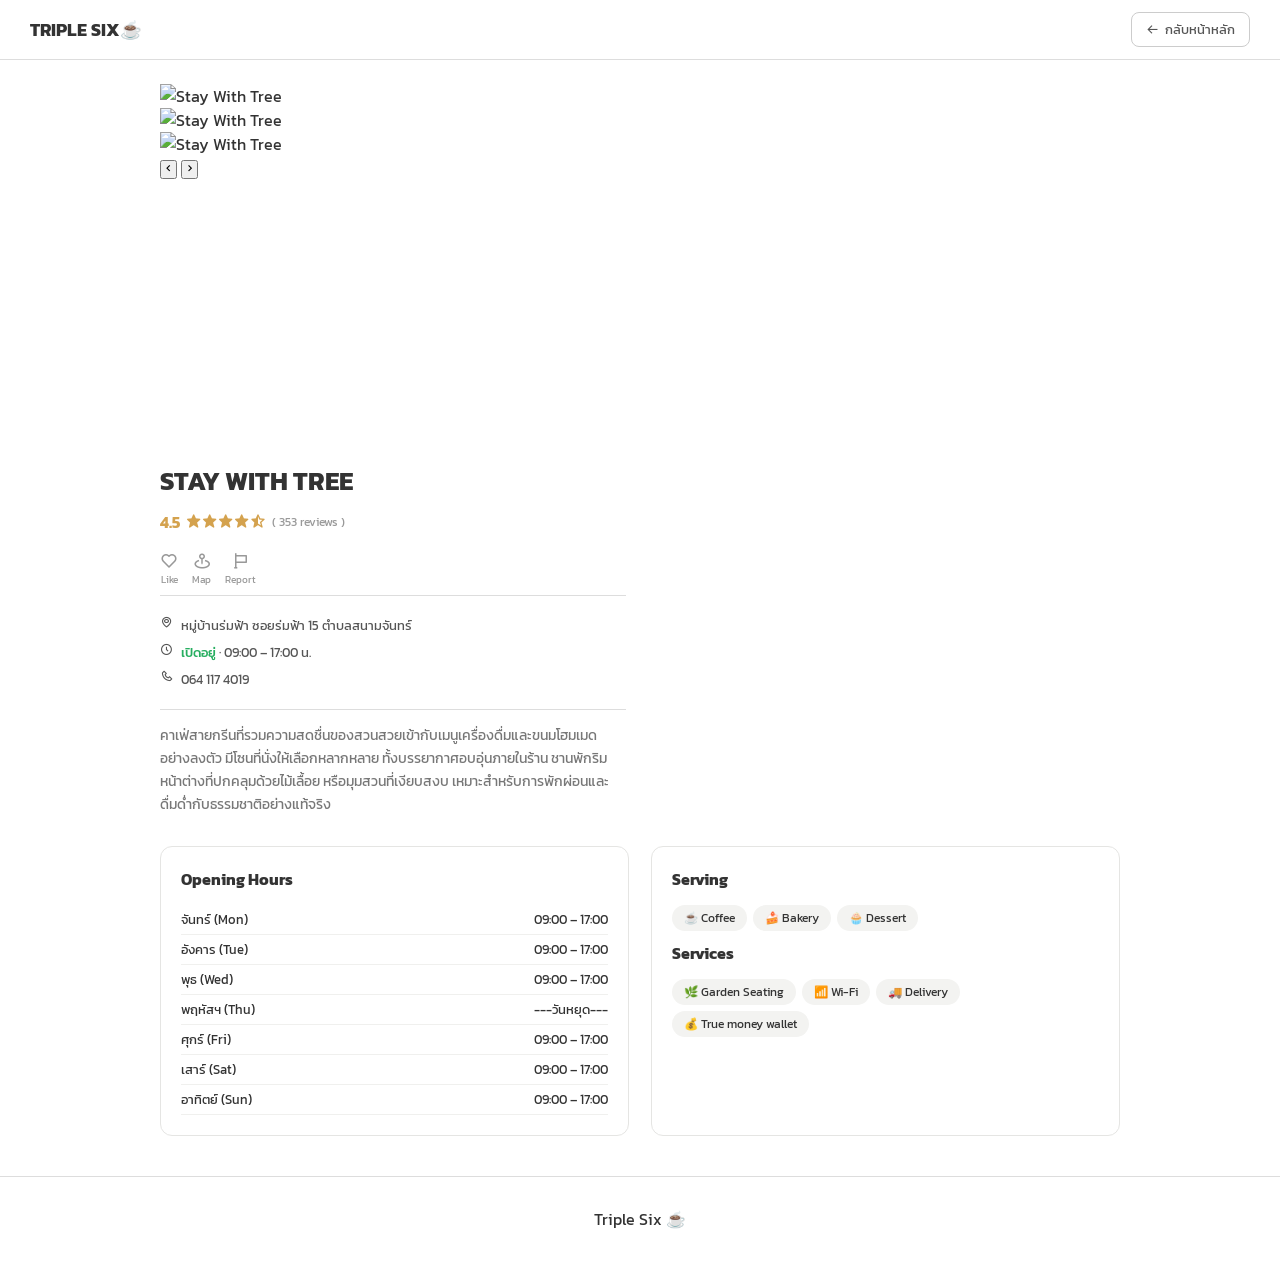
==== Stay_with_tree_page.html @ 620fddb6 "Update Stay_with_tree_page.html" ====
<!DOCTYPE html>
<html lang="en">
<head>
    <meta charset="UTF-8">
    <meta name="viewport" content="width=device-width, initial-scale=1.0">
    <link href='https://unpkg.com/boxicons@2.1.4/css/boxicons.min.css' rel='stylesheet'>
    <link rel="stylesheet" href="/css/Stay_with_tree.css">
    <link href="https://fonts.googleapis.com/css2?family=Inter:wght@400;500;600;700&family=Kanit:wght@300;400;500;600;700&display=swap" rel="stylesheet" />
    <link rel="preconnect" href="https://fonts.googleapis.com" />
    <link rel="preconnect" href="https://fonts.gstatic.com" crossorigin />
    <title>Stay with tree cafe</title>
</head>
<body>
<header class="navbar">
        <a href="index.html" class="navbar_logo">TRIPLE SIX<span>☕</span></a>
        <div class="navbar_action">
            <a href="index.html" class="botton_outline">
                <i class='bx bx-arrow-back'></i> กลับหน้าหลัก
            </a>
        </div>
    </header>

    <section class="main_container">
                <div class="carousel_wrapper">
            <div class="carousel_track">
                <div class="carousel_card">
                    <img src="https://www.tripgether.com/wp-content/uploads/2022/02/Staywithtree4-820x1024.jpg" alt="Stay With Tree">
                </div>
                <div class="carousel_card">
                    <img src="https://www.tripgether.com/wp-content/uploads/2022/02/Staywithtree10-819x1024.jpg" alt="Stay With Tree">
                </div>
                <div class="carousel_card">
                    <img src="https://www.tripgether.com/wp-content/uploads/2022/02/Staywithtree3-819x1024.jpg" alt="Stay With Tree">
                </div>
            </div>

            <button class="nav_btn prev_btn"><i class='bx bx-chevron-left'></i></button>
            <button class="nav_btn next_btn"><i class='bx bx-chevron-right'></i></button>
        </div>
        <div class="image_grid">

        </div>

        <div class="shop_info">
            <h1 class="shop_name">STAY WITH TREE</h1>
            <div class="rating_box">
                <span class="rating_score">4.5</span>
                <span class="rating_star">
                    <i class='bx bxs-star'></i><i class='bx bxs-star'></i><i class='bx bxs-star'></i><i class='bx bxs-star'></i><i class='bx bxs-star-half'></i>
                </span>
                <span class="review_count">( 353 reviews )</span>
            </div>

            <div class="action_buttons">
                <span class="action_btn" id="likeBtn">
                    <i class='bx bx-heart' id="likeIcon"></i>
                    <span>Like</span>
                </span>
                <span class="action_btn">
                    <i class='bx bx-map-pin'></i>
                    <span>Map</span>
                </span>
                <span class="action_btn">
                    <i class='bx bx-flag'></i>
                    <span>Report</span>
                </span>
            </div>

            <div class="infor_list">
                <div class="info_row"><i class='bx bx-map'></i> <span>หมู่บ้านร่มฟ้า ซอยร่มฟ้า 15 ตำบลสนามจันทร์</span></div>
                <div class="info_row"><i class='bx bx-time-five'></i> <span><span class="status_open">เปิดอยู่</span> · 09:00 – 17:00 น.</span></div>
                <div class="info_row"><i class='bx bx-phone'></i> <span>064 117 4019</span></div>
            </div>

            <p class="shop_desc">
                คาเฟ่สายกรีนที่รวมความสดชื่นของสวนสวยเข้ากับเมนูเครื่องดื่มและขนมโฮมเมดอย่างลงตัว มีโซนที่นั่งให้เลือกหลากหลาย ทั้งบรรยากาศอบอุ่นภายในร้าน ชานพักริมหน้าต่างที่ปกคลุมด้วยไม้เลื้อย หรือมุมสวนที่เงียบสงบ เหมาะสำหรับการพักผ่อนและดื่มด่ำกับธรรมชาติอย่างแท้จริง
        </div>
    </section>

    <div class="content_section">
        <div class="card_grid">
            <div class="info_card">
                <h2 class="card_title">Opening Hours</h2>
                <ul class="hours-list">
                    <li><span>จันทร์ (Mon)</span> <span>09:00 – 17:00</span></li>
                    <li><span>อังคาร (Tue)</span> <span>09:00 – 17:00</span></li>
                    <li><span>พุธ (Wed)</span> <span>09:00 – 17:00</span></li>
                    <li><span>พฤหัสฯ (Thu)</span> <span>---วันหยุด---</span></li>
                    <li><span>ศุกร์ (Fri)</span> <span>09:00 – 17:00</span></li>
                    <li><span>เสาร์ (Sat)</span> <span>09:00 – 17:00</span></li>
                    <li><span>อาทิตย์ (Sun)</span> <span>09:00 – 17:00</span></li>
                </ul>
            </div>

            <div class="info_card">
                <h2 class="card_title">Serving</h2>
                <div class="tags_box">
                    <span class="tag-item">☕ Coffee</span>
                    <span class="tag-item">🍰 Bakery</span>
                    <span class="tag-item">🧁 Dessert</span>
                </div>
                <h2 class="card_title">Services</h2>
                <div class="tags_box">
                    <span class="tag-item">🌿 Garden Seating</span>
                    <span class="tag-item">📶 Wi-Fi</span>
                    <span class="tag-item">🚚 Delivery</span>
                    <span class="tag-item">💰 True money wallet</span>
                </div>
            </div>
        </div>
    </div>

    <footer class="footer">
        <p>Triple Six ☕</p>
    </footer>

    <script>
        likeBtn.addEventListener('click', function() {
            this.classList.toggle('active');
            if (likeIcon.classList.contains('bx-heart')) {
                likeIcon.classList.replace('bx-heart', 'bxs-heart');
            } else {
                likeIcon.classList.replace('bxs-heart', 'bx-heart');
            }
        });
    </script>

</body>
</html>
---- css/Stay_with_tree.css ----
* {
    margin: 0;
    padding: 0;
    box-sizing: border-box;
}

body {
    font-family: 'Kanit', sans-serif;
    background-color: #fff;
    color: #333;
}

a {
    text-decoration: none;
    color: inherit;
}

.navbar {
    position: sticky;
    top: 0;
    display: flex;
    align-items: center;
    justify-content: space-between;
    padding: 12px 30px;
    background: #fff;
    border-bottom: 1px solid #ddd;
    z-index: 10;
}

.navbar_logo {
    font-weight: 700;
    font-size: 1.1rem;
    color: #333;
}
.botton_outline {
    display: flex;
    align-items: center;
    gap: 6px;
    padding: 7px 14px;
    font-size: 0.82rem;
    color: #555;
    background: none;
    border: 1px solid #ccc;
    border-radius: 8px;
}

.main_container {
    display: grid;
    grid-template-columns: 1fr 1fr;
    gap: 28px;
    max-width: 1000px;
    margin: 0 auto;
    padding: 24px 20px 30px;
}

.image_grid {
    display: grid;
    grid-template-columns: 2fr 1fr;
    grid-template-rows: 1fr 1fr;
    gap: 8px;
    border-radius: 12px;
    overflow: hidden;
    aspect-ratio: 4 / 3;
}

.image_box img {
    width: 100%;
    height: 100%;
    object-fit: cover;
}

.image_box:first-child { grid-row: span 2; }

.shop_info { display: flex; flex-direction: column; gap: 10px; }
.shop_name { font-size: 1.6rem; font-weight: 700; }

.rating_box { display: flex; align-items: center; gap: 6px; }
.rating_score { font-weight: 700; color: #d4a24e; }
.rating_star { color: #d4a24e; }
.review_count { font-size: 0.78rem; color: #999; }

.action_buttons {
     display: flex;
    gap: 14px;
    padding: 8px 0;
    border-bottom: 1px solid #ddd;
}

.action_btn {
    display: flex;
    flex-direction: column;
    align-items: center;
    gap: 2px;
    font-size: 0.65rem;
    color: #999;
    cursor: pointer;
    transition: all 0.2s ease;
    user-select: none;
}

.action_btn i { 
    font-size: 1.15rem; 
}

.action_btn.active {
    color: #e74c3c;
    transform: scale(1.1);
}
.action_btn.active i {
    color: #e74c3c;
}
.action_btn.active, 
.action_btn.active i, 
.action_btn.active span {
    color: #ff4757 !important;
}
.action_btn i {
    transition: transform 0.2s ease;
}
.action_btn.active i {
    transform: scale(1.2);
}

.infor_list { display: flex; flex-direction: column; gap: 8px; margin-top: 10px; }
.info_row { display: flex; gap: 8px; font-size: 0.82rem; color: #555; }
.status_open { color: #27ae60; font-weight: 500; }

.shop_desc {
    font-size: 0.85rem;
    color: #777;
    line-height: 1.7;
    border-top: 1px solid #ddd;
    padding-top: 14px;
    margin-top: 10px;
}

.content_section { max-width: 1000px; margin: 0 auto; padding: 0 20px 40px; }
.card_grid { display: grid; grid-template-columns: 1fr 1fr; gap: 22px; }
.info_card { border: 1px solid #e5e5e3; border-radius: 12px; padding: 20px; }
.card_title { font-size: 1rem; margin-bottom: 14px; }

.hours-list { list-style: none; }
.hours-list li { 
    display: flex; 
    justify-content: space-between; 
    padding: 5px 0; 
    font-size: 0.82rem; 
    border-bottom: 1px solid #f0f0ee; 
}

.tags_box { display: flex; flex-wrap: wrap; gap: 6px; margin-bottom: 10px; }
.tag-item { 
    font-size: 0.72rem; 
    padding: 4px 12px; 
    background: #f3f3f1; 
    border-radius: 14px; 
}

.footer { text-align: center; padding: 30px; border-top: 1px solid #ddd; }

@media (max-width: 900px) {
    .main_container { grid-template-columns: 1fr; }
    .card_grid { grid-template-columns: 1fr; }
}
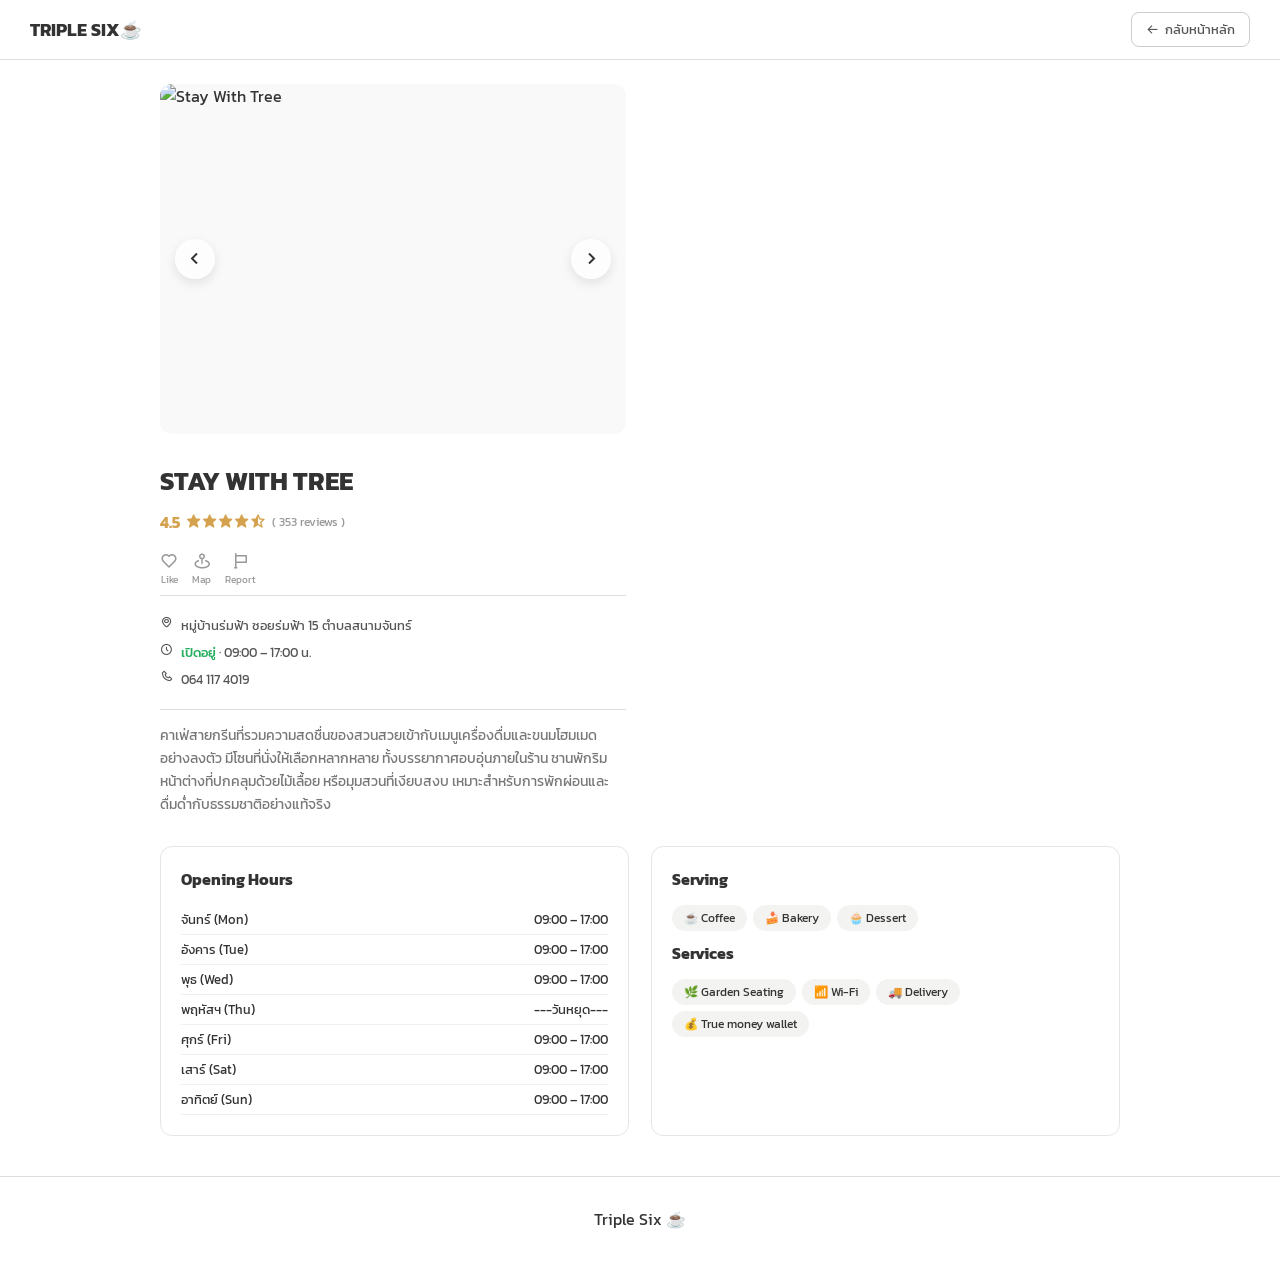
==== commit b3f2b8fd: "Update Stay_with_tree_page.html" ====
--- a/Stay_with_tree_page.html
+++ b/Stay_with_tree_page.html
@@ -121,6 +121,38 @@
                 likeIcon.classList.replace('bx-heart', 'bxs-heart');
             } else {
                 likeIcon.classList.replace('bxs-heart', 'bx-heart');
+
+                const track = document.querySelector('.carousel_track');
+const cards = Array.from(track.children);
+const nextButton = document.querySelector('.next_btn');
+const prevButton = document.querySelector('.prev_btn');
+
+let currentIndex = 0;
+
+function updateCarousel() {
+    const cardWidth = cards[0].getBoundingClientRect().width;
+    // เลื่อน track ตาม index ของรูปภาพ
+    track.style.transform = `translateX(-${currentIndex * cardWidth}px)`;
+}
+
+nextButton.addEventListener('click', () => {
+    currentIndex++;
+    if (currentIndex >= cards.length) {
+        currentIndex = 0; // วนกลับไปรูปแรก
+    }
+    updateCarousel();
+});
+
+prevButton.addEventListener('click', () => {
+    currentIndex--;
+    if (currentIndex < 0) {
+        currentIndex = cards.length - 1; // ไปรูปสุดท้าย
+    }
+    updateCarousel();
+});
+
+// ปรับขนาดอัตโนมัติเมื่อมีการย่อ/ขยายหน้าจอ
+window.addEventListener('resize', updateCarousel);
             }
         });
     </script>
--- a/css/Stay_with_tree.css
+++ b/css/Stay_with_tree.css
@@ -1,4 +1,3 @@
-
 * {
     margin: 0;
     padding: 0;
@@ -53,17 +52,105 @@
     margin: 0 auto;
     padding: 24px 20px 30px;
 }
-
-.image_grid {
-    display: grid;
-    grid-template-columns: 2fr 1fr;
-    grid-template-rows: 1fr 1fr;
-    gap: 8px;
+/*เอา image grid ออก*/
+.carousel_wrapper {
+    position: relative;
+    width: 100%;
+    /* กำหนดสัดส่วนภาพให้เหมือนเดิม (4:3) หรือปรับตามใจชอบ */
+    aspect-ratio: 4 / 3; 
     border-radius: 12px;
     overflow: hidden;
-    aspect-ratio: 4 / 3;
-}
-
+    background-color: #f9f9f9;
+}
+
+/* แถวที่เก็บ Card ภาพ */
+.carousel_track {
+    display: flex;
+    height: 100%;
+    width: 100%;
+    transition: transform 0.6s cubic-bezier(0.25, 1, 0.5, 1);
+}
+
+/* แต่ละหน้าของสไลด์ */
+.carousel_card {
+    min-width: 100%; /* บังคับให้ 1 card เต็มพื้นที่ wrapper */
+    height: 100%;
+}
+
+.carousel_card img {
+    width: 100%;
+    height: 100%;
+    object-fit: cover; /* สำคัญ: ทำให้ภาพขยายเต็มโดยไม่แตกหรือบิดเบี้ยว */
+    display: block;
+}
+
+/* ปุ่มกดควบคุม (Nav Buttons) */
+.nav_btn {
+    position: absolute;
+    top: 50%;
+    transform: translateY(-50%);
+    background: rgba(255, 255, 255, 0.7);
+    backdrop-filter: blur(4px); /* สไตล์กระจกฝ้ามินิมอล */
+    border: none;
+    width: 40px;
+    height: 40px;
+    border-radius: 50%;
+    display: flex;
+    align-items: center;
+    justify-content: center;
+    cursor: pointer;
+    z-index: 5;
+    color: #333;
+    font-size: 1.5rem;
+    transition: all 0.3s ease;
+    box-shadow: 0 4px 12px rgba(0,0,0,0.1);
+}
+
+.nav_btn:hover {
+    background: #fff;
+    transform: translateY(-50%) scale(1.1);
+}
+
+.prev_btn { left: 15px; }
+.next_btn { right: 15px; }
+
+.carousel_dots {
+    position: absolute;
+    bottom: 15px;
+    left: 50%;
+    transform: translateX(-50%);
+    display: flex;
+    gap: 8px;
+    z-index: 5;
+}
+
+.dot {
+    width: 8px;
+    height: 8px;
+    background: rgba(255, 255, 255, 0.5);
+    border-radius: 50%;
+    cursor: pointer;
+    transition: 0.3s;
+}
+
+.dot.active {
+    background: #fff;
+    width: 20px; /* ยืดออกให้ดู Modern */
+    border-radius: 10px;
+}
+
+/* ปรับปรุง Responsive สำหรับมือถือ */
+@media (max-width: 600px) {
+    .carousel_wrapper {
+        aspect-ratio: 1 / 1; /* มือถือใช้ภาพสี่เหลี่ยมจตุรัสจะดูเต็มตากว่า */
+    }
+    .nav_btn {
+        width: 35px;
+        height: 35px;
+        font-size: 1.2rem;
+    }
+}
+/*จบตรงนี้*/
 .image_box img {
     width: 100%;
     height: 100%;
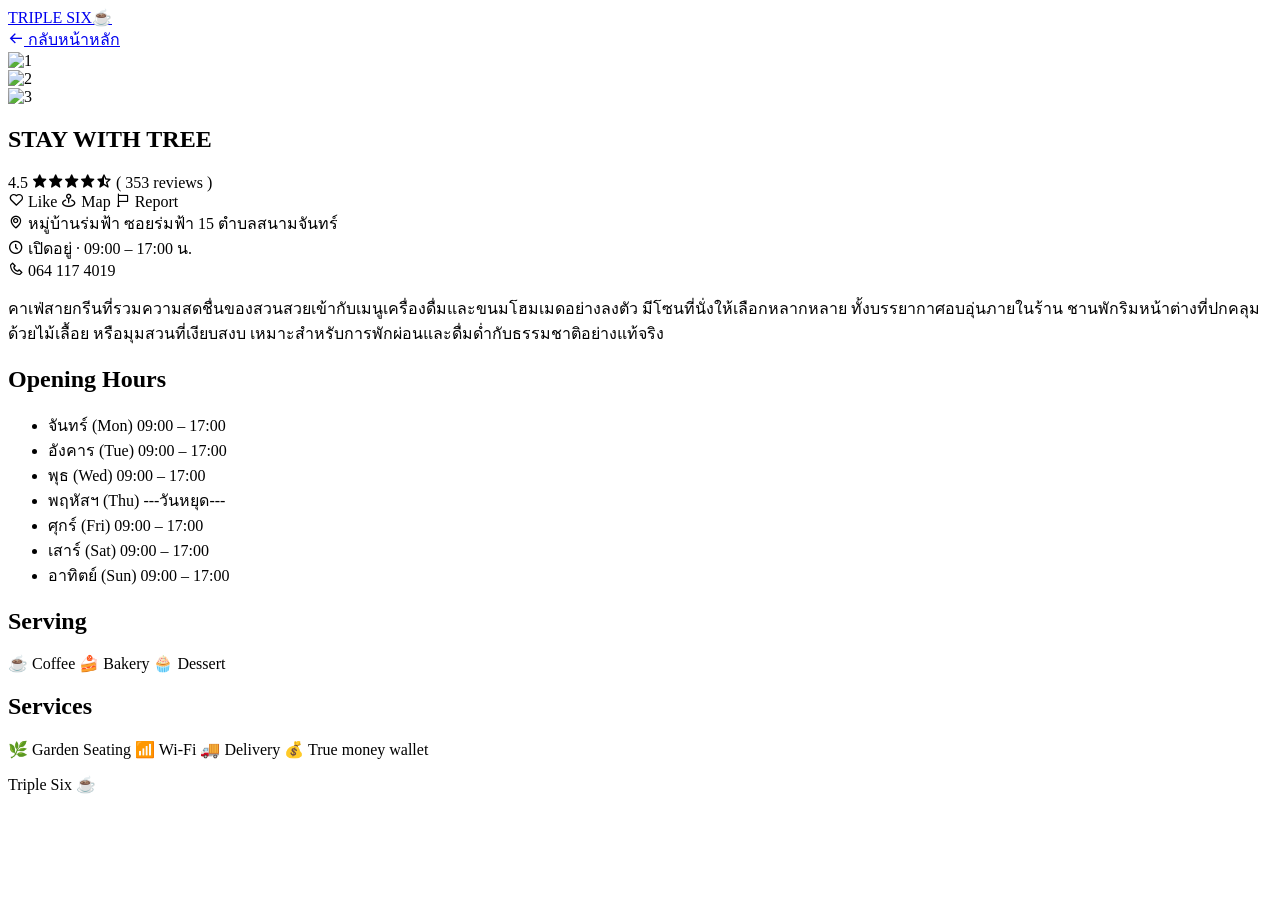
==== commit 606e1f44: "Update Stay_with_tree_page.html" ====
--- a/Stay_with_tree_page.html
+++ b/Stay_with_tree_page.html
@@ -4,41 +4,27 @@
     <meta charset="UTF-8">
     <meta name="viewport" content="width=device-width, initial-scale=1.0">
     <link href='https://unpkg.com/boxicons@2.1.4/css/boxicons.min.css' rel='stylesheet'>
-    <link rel="stylesheet" href="/css/Stay_with_tree.css">
+    <link rel="stylesheet" href="/tttt/css/StayWithTree.css">
     <link href="https://fonts.googleapis.com/css2?family=Inter:wght@400;500;600;700&family=Kanit:wght@300;400;500;600;700&display=swap" rel="stylesheet" />
     <link rel="preconnect" href="https://fonts.googleapis.com" />
     <link rel="preconnect" href="https://fonts.gstatic.com" crossorigin />
-    <title>Stay with tree cafe</title>
+    <title>Capediuim page</title>
 </head>
 <body>
 <header class="navbar">
-        <a href="index.html" class="navbar_logo">TRIPLE SIX<span>☕</span></a>
+        <a href="#" class="navbar_logo">TRIPLE SIX<span>☕</span></a>
         <div class="navbar_action">
-            <a href="index.html" class="botton_outline">
+            <a href="#" class="botton_outline">
                 <i class='bx bx-arrow-back'></i> กลับหน้าหลัก
             </a>
         </div>
     </header>
 
     <section class="main_container">
-                <div class="carousel_wrapper">
-            <div class="carousel_track">
-                <div class="carousel_card">
-                    <img src="https://www.tripgether.com/wp-content/uploads/2022/02/Staywithtree4-820x1024.jpg" alt="Stay With Tree">
-                </div>
-                <div class="carousel_card">
-                    <img src="https://www.tripgether.com/wp-content/uploads/2022/02/Staywithtree10-819x1024.jpg" alt="Stay With Tree">
-                </div>
-                <div class="carousel_card">
-                    <img src="https://www.tripgether.com/wp-content/uploads/2022/02/Staywithtree3-819x1024.jpg" alt="Stay With Tree">
-                </div>
-            </div>
-
-            <button class="nav_btn prev_btn"><i class='bx bx-chevron-left'></i></button>
-            <button class="nav_btn next_btn"><i class='bx bx-chevron-right'></i></button>
-        </div>
         <div class="image_grid">
-
+            <div class="image_box"><img src="https://www.tripgether.com/wp-content/uploads/2022/02/Staywithtree4-820x1024.jpg" alt="1"></div>
+            <div class="image_box"><img src="https://www.tripgether.com/wp-content/uploads/2022/02/Staywithtree10-819x1024.jpg" alt="2"></div>
+            <div class="image_box"><img src="https://www.tripgether.com/wp-content/uploads/2022/02/Staywithtree3-819x1024.jpg" alt="3"></div>
         </div>
 
         <div class="shop_info">
@@ -115,46 +101,47 @@
     </footer>
 
     <script>
-        likeBtn.addEventListener('click', function() {
-            this.classList.toggle('active');
-            if (likeIcon.classList.contains('bx-heart')) {
-                likeIcon.classList.replace('bx-heart', 'bxs-heart');
-            } else {
-                likeIcon.classList.replace('bxs-heart', 'bx-heart');
+    const likeBtn = document.getElementById('likeBtn');
+    const likeIcon = document.getElementById('likeIcon');
+    
+    likeBtn.addEventListener('click', function() {
+        this.classList.toggle('active');
+        if (likeIcon.classList.contains('bx-heart')) {
+            likeIcon.classList.replace('bx-heart', 'bxs-heart');
+        } else {
+            likeIcon.classList.replace('bxs-heart', 'bx-heart');
+        }
+    });
 
-                const track = document.querySelector('.carousel_track');
-const cards = Array.from(track.children);
-const nextButton = document.querySelector('.next_btn');
-const prevButton = document.querySelector('.prev_btn');
+    const track = document.querySelector('.carousel_track');
+    const cards = Array.from(track.children);
+    const nextButton = document.querySelector('.next_btn');
+    const prevButton = document.querySelector('.prev_btn');
+    
+    let currentIndex = 0;
 
-let currentIndex = 0;
+    function updateSlide() {
+        const slideWidth = cards[0].getBoundingClientRect().width;
+        track.style.transform = `translateX(-${currentIndex * slideWidth}px)`;
+    }
 
-function updateCarousel() {
-    const cardWidth = cards[0].getBoundingClientRect().width;
-    // เลื่อน track ตาม index ของรูปภาพ
-    track.style.transform = `translateX(-${currentIndex * cardWidth}px)`;
-}
+    nextButton.addEventListener('click', () => {
+        currentIndex++;
+        if (currentIndex >= cards.length) {
+            currentIndex = 0; 
+        }
+        updateSlide();
+    });
 
-nextButton.addEventListener('click', () => {
-    currentIndex++;
-    if (currentIndex >= cards.length) {
-        currentIndex = 0; // วนกลับไปรูปแรก
-    }
-    updateCarousel();
-});
+    prevButton.addEventListener('click', () => {
+        currentIndex--;
+        if (currentIndex < 0) {
+            currentIndex = cards.length - 1;
+        }
+        updateSlide();
+    });
 
-prevButton.addEventListener('click', () => {
-    currentIndex--;
-    if (currentIndex < 0) {
-        currentIndex = cards.length - 1; // ไปรูปสุดท้าย
-    }
-    updateCarousel();
-});
-
-// ปรับขนาดอัตโนมัติเมื่อมีการย่อ/ขยายหน้าจอ
-window.addEventListener('resize', updateCarousel);
-            }
-        });
+    window.addEventListener('resize', updateSlide);
     </script>
 
 </body>
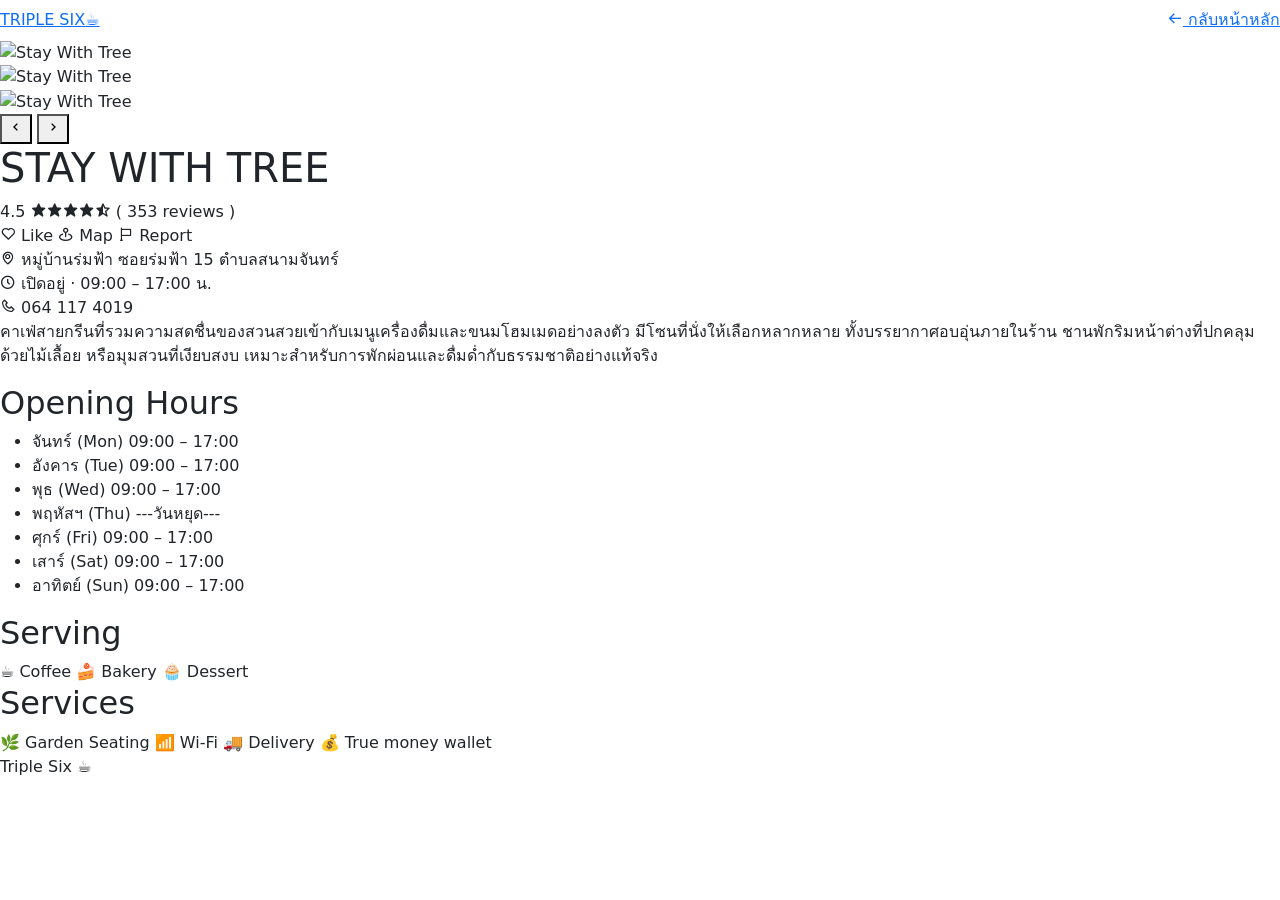
==== commit 0477a47d: "Update Stay_with_tree_page.html" ====
--- a/Stay_with_tree_page.html
+++ b/Stay_with_tree_page.html
@@ -1,30 +1,46 @@
+
 <!DOCTYPE html>
 <html lang="en">
 <head>
     <meta charset="UTF-8">
     <meta name="viewport" content="width=device-width, initial-scale=1.0">
     <link href='https://unpkg.com/boxicons@2.1.4/css/boxicons.min.css' rel='stylesheet'>
-    <link rel="stylesheet" href="/tttt/css/StayWithTree.css">
+    <link rel="stylesheet" href="/tttt/css/Stay_with_tree.css">
+    <link href="https://cdn.jsdelivr.net/npm/bootstrap@5.3.0/dist/css/bootstrap.min.css" rel="stylesheet">
     <link href="https://fonts.googleapis.com/css2?family=Inter:wght@400;500;600;700&family=Kanit:wght@300;400;500;600;700&display=swap" rel="stylesheet" />
     <link rel="preconnect" href="https://fonts.googleapis.com" />
     <link rel="preconnect" href="https://fonts.gstatic.com" crossorigin />
-    <title>Capediuim page</title>
+    <title>Stay with tree cafe</title>
 </head>
 <body>
 <header class="navbar">
-        <a href="#" class="navbar_logo">TRIPLE SIX<span>☕</span></a>
+        <a href="index.html" class="navbar_logo">TRIPLE SIX<span>☕</span></a>
         <div class="navbar_action">
-            <a href="#" class="botton_outline">
+            <a href="index.html" class="botton_outline">
                 <i class='bx bx-arrow-back'></i> กลับหน้าหลัก
             </a>
         </div>
     </header>
 
     <section class="main_container">
+                <div class="carousel_wrapper">
+            <div class="carousel_track">
+                <div class="carousel_card">
+                    <img src="https://www.tripgether.com/wp-content/uploads/2022/02/Staywithtree4-820x1024.jpg" alt="Stay With Tree">
+                </div>
+                <div class="carousel_card">
+                    <img src="https://www.tripgether.com/wp-content/uploads/2022/02/Staywithtree10-819x1024.jpg" alt="Stay With Tree">
+                </div>
+                <div class="carousel_card">
+                    <img src="https://www.tripgether.com/wp-content/uploads/2022/02/Staywithtree3-819x1024.jpg" alt="Stay With Tree">
+                </div>
+            </div>
+
+            <button class="nav_btn prev_btn"><i class='bx bx-chevron-left'></i></button>
+            <button class="nav_btn next_btn"><i class='bx bx-chevron-right'></i></button>
+        </div>
         <div class="image_grid">
-            <div class="image_box"><img src="https://www.tripgether.com/wp-content/uploads/2022/02/Staywithtree4-820x1024.jpg" alt="1"></div>
-            <div class="image_box"><img src="https://www.tripgether.com/wp-content/uploads/2022/02/Staywithtree10-819x1024.jpg" alt="2"></div>
-            <div class="image_box"><img src="https://www.tripgether.com/wp-content/uploads/2022/02/Staywithtree3-819x1024.jpg" alt="3"></div>
+
         </div>
 
         <div class="shop_info">
@@ -101,6 +117,7 @@
     </footer>
 
     <script>
+    // --- ส่วนของ Like Button (เดิมของคุณ) ---
     const likeBtn = document.getElementById('likeBtn');
     const likeIcon = document.getElementById('likeIcon');
     
@@ -113,6 +130,7 @@
         }
     });
 
+    // --- ส่วนของ Carousel (ที่ต้องเพิ่ม) ---
     const track = document.querySelector('.carousel_track');
     const cards = Array.from(track.children);
     const nextButton = document.querySelector('.next_btn');
@@ -120,29 +138,71 @@
     
     let currentIndex = 0;
 
+    // ฟังก์ชันสั่งเลื่อน
     function updateSlide() {
         const slideWidth = cards[0].getBoundingClientRect().width;
         track.style.transform = `translateX(-${currentIndex * slideWidth}px)`;
     }
 
+    // ปุ่มถัดไป
     nextButton.addEventListener('click', () => {
         currentIndex++;
         if (currentIndex >= cards.length) {
-            currentIndex = 0; 
+            currentIndex = 0; // วนกลับไปรูปแรก
         }
         updateSlide();
     });
 
+    // ปุ่มย้อนกลับ
     prevButton.addEventListener('click', () => {
         currentIndex--;
         if (currentIndex < 0) {
-            currentIndex = cards.length - 1;
+            currentIndex = cards.length - 1; // ไปรูปรองสุดท้าย
         }
         updateSlide();
     });
 
+    // ป้องกันการเพี้ยนเมื่อย่อหน้าจอ (Resize)
     window.addEventListener('resize', updateSlide);
     </script>
 
+<!-- Code injected by live-server -->
+<script>
+	// <![CDATA[  <-- For SVG support
+	if ('WebSocket' in window) {
+		(function () {
+			function refreshCSS() {
+				var sheets = [].slice.call(document.getElementsByTagName("link"));
+				var head = document.getElementsByTagName("head")[0];
+				for (var i = 0; i < sheets.length; ++i) {
+					var elem = sheets[i];
+					var parent = elem.parentElement || head;
+					parent.removeChild(elem);
+					var rel = elem.rel;
+					if (elem.href && typeof rel != "string" || rel.length == 0 || rel.toLowerCase() == "stylesheet") {
+						var url = elem.href.replace(/(&|\?)_cacheOverride=\d+/, '');
+						elem.href = url + (url.indexOf('?') >= 0 ? '&' : '?') + '_cacheOverride=' + (new Date().valueOf());
+					}
+					parent.appendChild(elem);
+				}
+			}
+			var protocol = window.location.protocol === 'http:' ? 'ws://' : 'wss://';
+			var address = protocol + window.location.host + window.location.pathname + '/ws';
+			var socket = new WebSocket(address);
+			socket.onmessage = function (msg) {
+				if (msg.data == 'reload') window.location.reload();
+				else if (msg.data == 'refreshcss') refreshCSS();
+			};
+			if (sessionStorage && !sessionStorage.getItem('IsThisFirstTime_Log_From_LiveServer')) {
+				console.log('Live reload enabled.');
+				sessionStorage.setItem('IsThisFirstTime_Log_From_LiveServer', true);
+			}
+		})();
+	}
+	else {
+		console.error('Upgrade your browser. This Browser is NOT supported WebSocket for Live-Reloading.');
+	}
+	// ]]>
+</script>
 </body>
 </html>
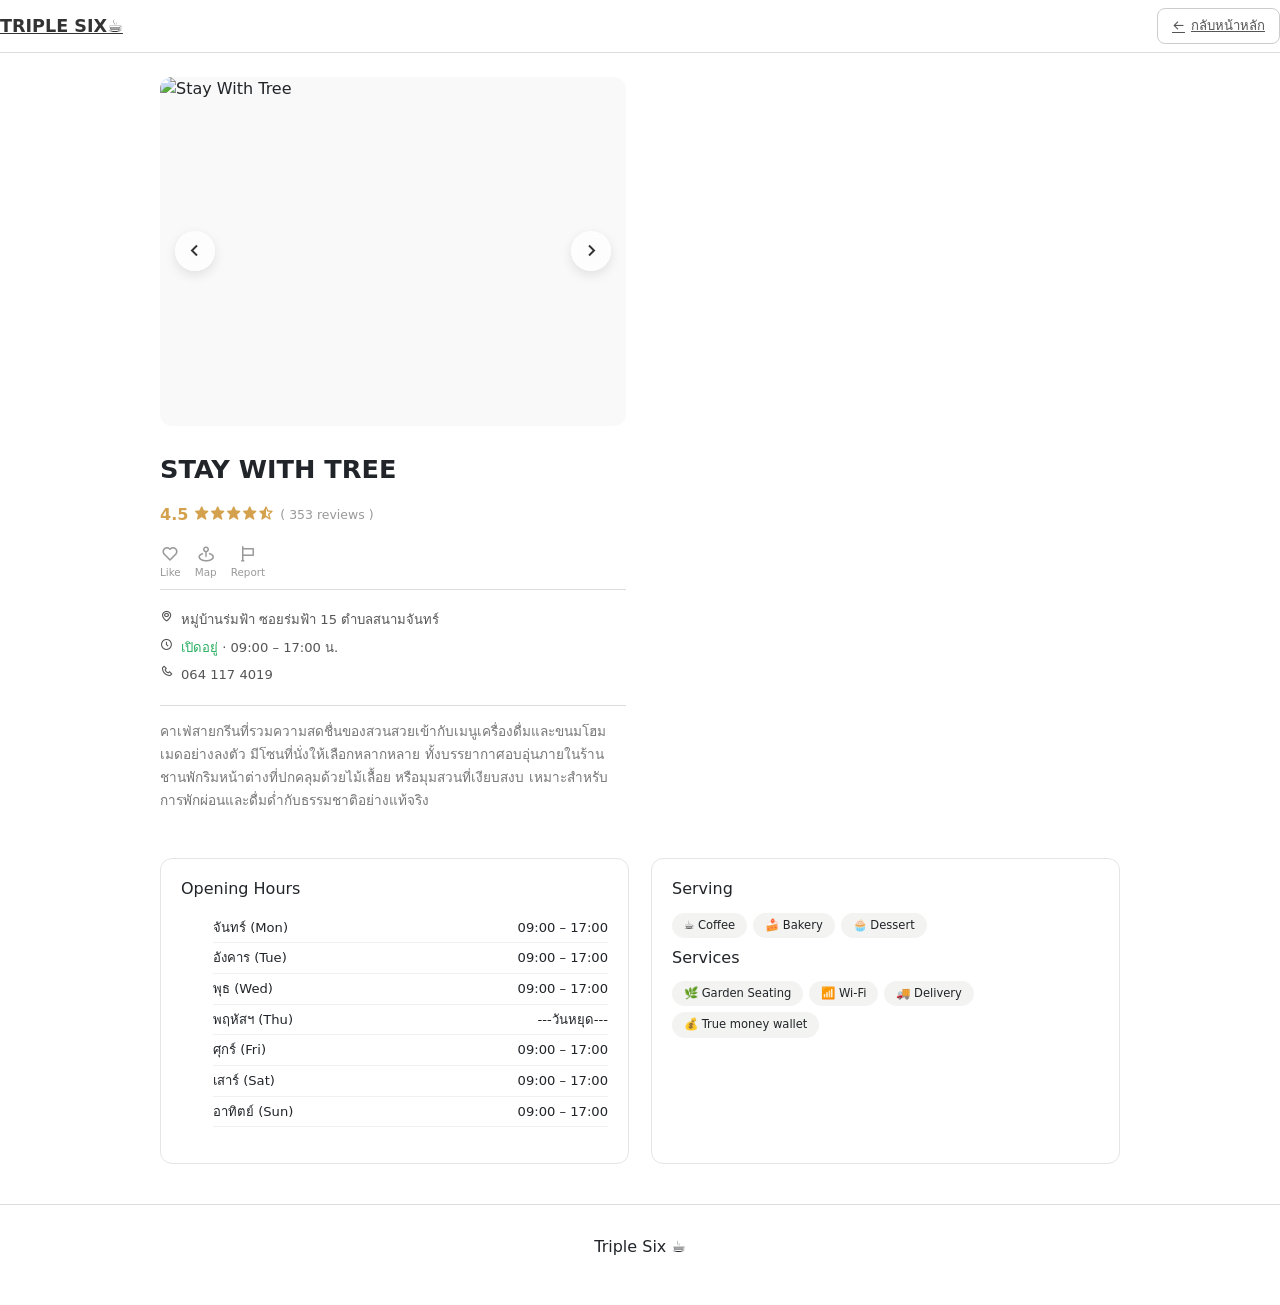
==== commit 2260032b: "Update Stay_with_tree_page.html" ====
--- a/Stay_with_tree_page.html
+++ b/Stay_with_tree_page.html
@@ -5,7 +5,7 @@
     <meta charset="UTF-8">
     <meta name="viewport" content="width=device-width, initial-scale=1.0">
     <link href='https://unpkg.com/boxicons@2.1.4/css/boxicons.min.css' rel='stylesheet'>
-    <link rel="stylesheet" href="/tttt/css/Stay_with_tree.css">
+    <link rel="stylesheet" href="css/Stay_with_tree.css">
     <link href="https://cdn.jsdelivr.net/npm/bootstrap@5.3.0/dist/css/bootstrap.min.css" rel="stylesheet">
     <link href="https://fonts.googleapis.com/css2?family=Inter:wght@400;500;600;700&family=Kanit:wght@300;400;500;600;700&display=swap" rel="stylesheet" />
     <link rel="preconnect" href="https://fonts.googleapis.com" />
--- a/css/Stay_with_tree.css
+++ b/css/Stay_with_tree.css
@@ -0,0 +1,252 @@
+* {
+    margin: 0;
+    padding: 0;
+    box-sizing: border-box;
+}
+
+body {
+    font-family: 'Kanit', sans-serif;
+    background-color: #fff;
+    color: #333;
+}
+
+a {
+    text-decoration: none;
+    color: inherit;
+}
+
+.navbar {
+    position: sticky;
+    top: 0;
+    display: flex;
+    align-items: center;
+    justify-content: space-between;
+    padding: 12px 30px;
+    background: #fff;
+    border-bottom: 1px solid #ddd;
+    z-index: 10;
+}
+
+.navbar_logo {
+    font-weight: 700;
+    font-size: 1.1rem;
+    color: #333;
+}
+.botton_outline {
+    display: flex;
+    align-items: center;
+    gap: 6px;
+    padding: 7px 14px;
+    font-size: 0.82rem;
+    color: #555;
+    background: none;
+    border: 1px solid #ccc;
+    border-radius: 8px;
+}
+
+.main_container {
+    display: grid;
+    grid-template-columns: 1fr 1fr;
+    gap: 28px;
+    max-width: 1000px;
+    margin: 0 auto;
+    padding: 24px 20px 30px;
+}
+/*เอา image grid ออก*/
+.carousel_wrapper {
+    position: relative;
+    width: 100%;
+    /* กำหนดสัดส่วนภาพให้เหมือนเดิม (4:3) หรือปรับตามใจชอบ */
+    aspect-ratio: 4 / 3; 
+    border-radius: 12px;
+    overflow: hidden;
+    background-color: #f9f9f9;
+}
+
+/* แถวที่เก็บ Card ภาพ */
+.carousel_track {
+    display: flex;
+    height: 100%;
+    width: 100%;
+    transition: transform 0.6s cubic-bezier(0.25, 1, 0.5, 1);
+}
+
+/* แต่ละหน้าของสไลด์ */
+.carousel_card {
+    min-width: 100%; /* บังคับให้ 1 card เต็มพื้นที่ wrapper */
+    height: 100%;
+}
+
+.carousel_card img {
+    width: 100%;
+    height: 100%;
+    object-fit: cover; /* สำคัญ: ทำให้ภาพขยายเต็มโดยไม่แตกหรือบิดเบี้ยว */
+    display: block;
+}
+
+/* ปุ่มกดควบคุม (Nav Buttons) */
+.nav_btn {
+    position: absolute;
+    top: 50%;
+    transform: translateY(-50%);
+    background: rgba(255, 255, 255, 0.7);
+    backdrop-filter: blur(4px); /* สไตล์กระจกฝ้ามินิมอล */
+    border: none;
+    width: 40px;
+    height: 40px;
+    border-radius: 50%;
+    display: flex;
+    align-items: center;
+    justify-content: center;
+    cursor: pointer;
+    z-index: 5;
+    color: #333;
+    font-size: 1.5rem;
+    transition: all 0.3s ease;
+    box-shadow: 0 4px 12px rgba(0,0,0,0.1);
+}
+
+.nav_btn:hover {
+    background: #fff;
+    transform: translateY(-50%) scale(1.1);
+}
+
+.prev_btn { left: 15px; }
+.next_btn { right: 15px; }
+
+.carousel_dots {
+    position: absolute;
+    bottom: 15px;
+    left: 50%;
+    transform: translateX(-50%);
+    display: flex;
+    gap: 8px;
+    z-index: 5;
+}
+
+.dot {
+    width: 8px;
+    height: 8px;
+    background: rgba(255, 255, 255, 0.5);
+    border-radius: 50%;
+    cursor: pointer;
+    transition: 0.3s;
+}
+
+.dot.active {
+    background: #fff;
+    width: 20px; /* ยืดออกให้ดู Modern */
+    border-radius: 10px;
+}
+
+/* ปรับปรุง Responsive สำหรับมือถือ */
+@media (max-width: 600px) {
+    .carousel_wrapper {
+        aspect-ratio: 1 / 1; /* มือถือใช้ภาพสี่เหลี่ยมจตุรัสจะดูเต็มตากว่า */
+    }
+    .nav_btn {
+        width: 35px;
+        height: 35px;
+        font-size: 1.2rem;
+    }
+}
+/*จบตรงนี้*/
+.image_box img {
+    width: 100%;
+    height: 100%;
+    object-fit: cover;
+}
+
+.image_box:first-child { grid-row: span 2; }
+
+.shop_info { display: flex; flex-direction: column; gap: 10px; }
+.shop_name { font-size: 1.6rem; font-weight: 700; }
+
+.rating_box { display: flex; align-items: center; gap: 6px; }
+.rating_score { font-weight: 700; color: #d4a24e; }
+.rating_star { color: #d4a24e; }
+.review_count { font-size: 0.78rem; color: #999; }
+
+.action_buttons {
+     display: flex;
+    gap: 14px;
+    padding: 8px 0;
+    border-bottom: 1px solid #ddd;
+}
+
+.action_btn {
+    display: flex;
+    flex-direction: column;
+    align-items: center;
+    gap: 2px;
+    font-size: 0.65rem;
+    color: #999;
+    cursor: pointer;
+    transition: all 0.2s ease;
+    user-select: none;
+}
+
+.action_btn i { 
+    font-size: 1.15rem; 
+}
+
+.action_btn.active {
+    color: #e74c3c;
+    transform: scale(1.1);
+}
+.action_btn.active i {
+    color: #e74c3c;
+}
+.action_btn.active, 
+.action_btn.active i, 
+.action_btn.active span {
+    color: #ff4757 !important;
+}
+.action_btn i {
+    transition: transform 0.2s ease;
+}
+.action_btn.active i {
+    transform: scale(1.2);
+}
+
+.infor_list { display: flex; flex-direction: column; gap: 8px; margin-top: 10px; }
+.info_row { display: flex; gap: 8px; font-size: 0.82rem; color: #555; }
+.status_open { color: #27ae60; font-weight: 500; }
+
+.shop_desc {
+    font-size: 0.85rem;
+    color: #777;
+    line-height: 1.7;
+    border-top: 1px solid #ddd;
+    padding-top: 14px;
+    margin-top: 10px;
+}
+
+.content_section { max-width: 1000px; margin: 0 auto; padding: 0 20px 40px; }
+.card_grid { display: grid; grid-template-columns: 1fr 1fr; gap: 22px; }
+.info_card { border: 1px solid #e5e5e3; border-radius: 12px; padding: 20px; }
+.card_title { font-size: 1rem; margin-bottom: 14px; }
+
+.hours-list { list-style: none; }
+.hours-list li { 
+    display: flex; 
+    justify-content: space-between; 
+    padding: 5px 0; 
+    font-size: 0.82rem; 
+    border-bottom: 1px solid #f0f0ee; 
+}
+
+.tags_box { display: flex; flex-wrap: wrap; gap: 6px; margin-bottom: 10px; }
+.tag-item { 
+    font-size: 0.72rem; 
+    padding: 4px 12px; 
+    background: #f3f3f1; 
+    border-radius: 14px; 
+}
+
+.footer { text-align: center; padding: 30px; border-top: 1px solid #ddd; }
+
+@media (max-width: 900px) {
+    .main_container { grid-template-columns: 1fr; }
+    .card_grid { grid-template-columns: 1fr; }
+}
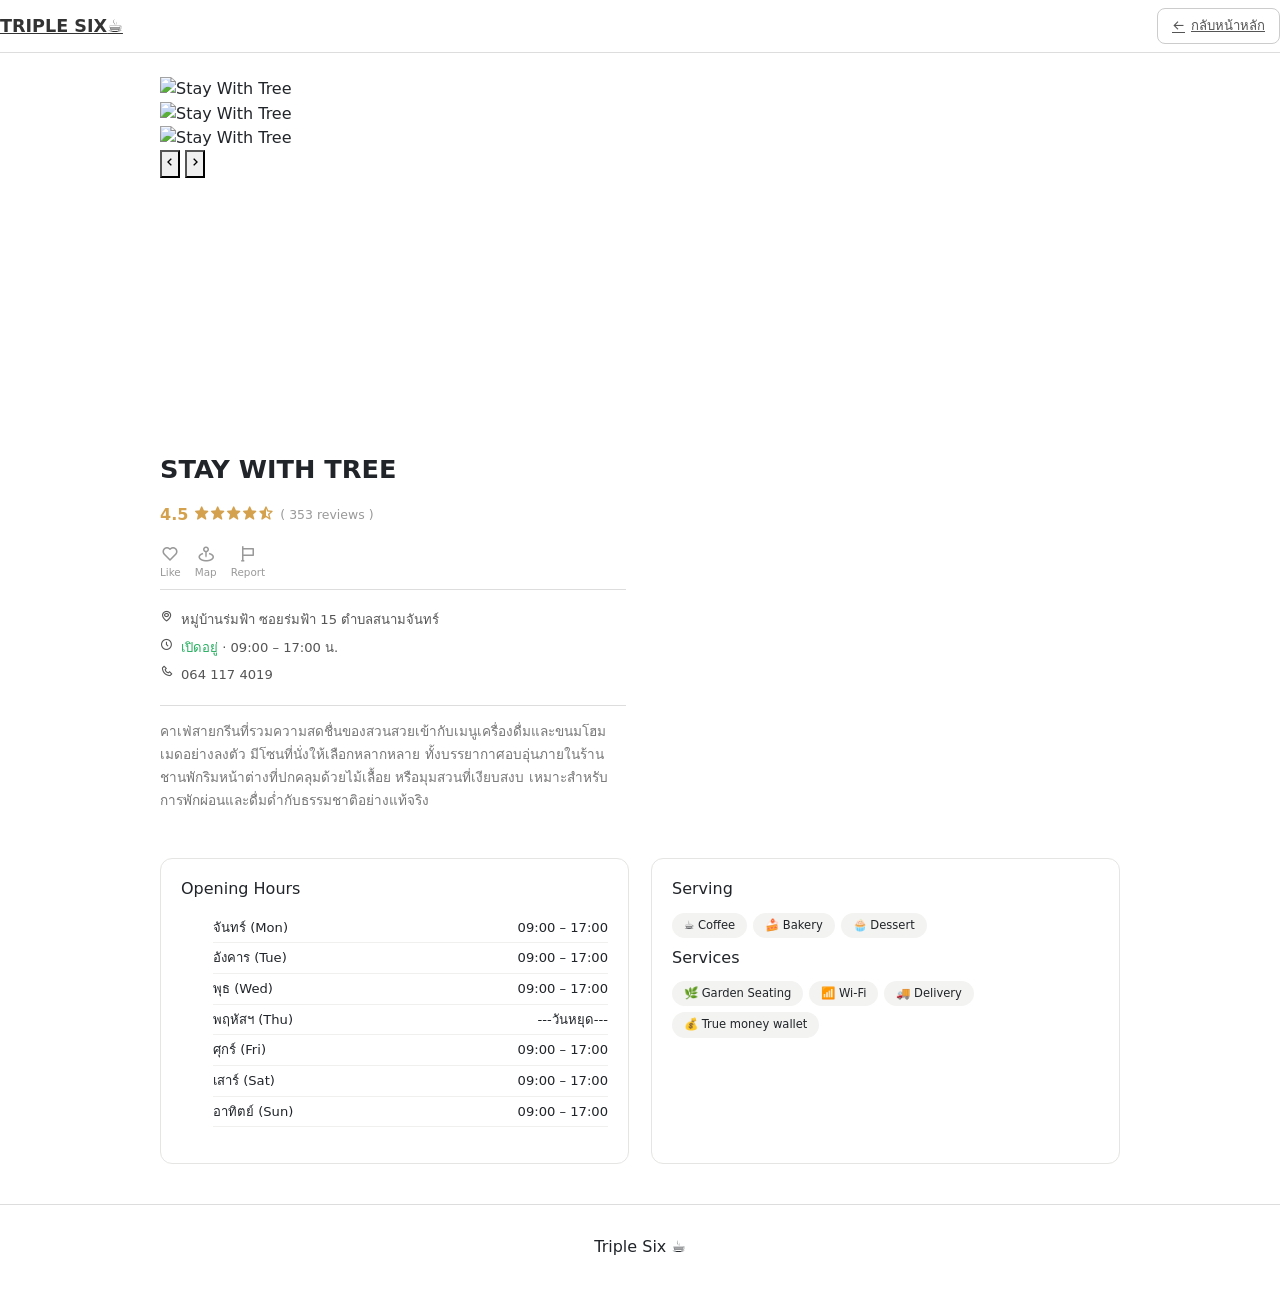
==== commit e380f475: "Update Stay_with_tree_page.html" ====
--- a/Stay_with_tree_page.html
+++ b/Stay_with_tree_page.html
@@ -129,80 +129,31 @@
             likeIcon.classList.replace('bxs-heart', 'bx-heart');
         }
     });
+        const track = document.querySelector('.carousel_track');
+        const cards = document.querySelectorAll('.carousel_card');
+        const nextBtn = document.querySelector('.next_btn');
+        const prevBtn = document.querySelector('.prev_btn');
 
-    // --- ส่วนของ Carousel (ที่ต้องเพิ่ม) ---
-    const track = document.querySelector('.carousel_track');
-    const cards = Array.from(track.children);
-    const nextButton = document.querySelector('.next_btn');
-    const prevButton = document.querySelector('.prev_btn');
-    
-    let currentIndex = 0;
+        let counter = 0;
+        const size = 100; // เลื่อนทีละ 100%
 
-    // ฟังก์ชันสั่งเลื่อน
-    function updateSlide() {
-        const slideWidth = cards[0].getBoundingClientRect().width;
-        track.style.transform = `translateX(-${currentIndex * slideWidth}px)`;
-    }
+        nextBtn.addEventListener('click', () => {
+            if (counter >= cards.length - 1) {
+                counter = 0; // วนกลับไปรูปแรก
+            } else {
+                counter++;
+            }
+            track.style.transform = 'translateX(' + (-size * counter) + '%)';
+        });
 
-    // ปุ่มถัดไป
-    nextButton.addEventListener('click', () => {
-        currentIndex++;
-        if (currentIndex >= cards.length) {
-            currentIndex = 0; // วนกลับไปรูปแรก
-        }
-        updateSlide();
-    });
-
-    // ปุ่มย้อนกลับ
-    prevButton.addEventListener('click', () => {
-        currentIndex--;
-        if (currentIndex < 0) {
-            currentIndex = cards.length - 1; // ไปรูปรองสุดท้าย
-        }
-        updateSlide();
-    });
-
-    // ป้องกันการเพี้ยนเมื่อย่อหน้าจอ (Resize)
-    window.addEventListener('resize', updateSlide);
-    </script>
-
-<!-- Code injected by live-server -->
-<script>
-	// <![CDATA[  <-- For SVG support
-	if ('WebSocket' in window) {
-		(function () {
-			function refreshCSS() {
-				var sheets = [].slice.call(document.getElementsByTagName("link"));
-				var head = document.getElementsByTagName("head")[0];
-				for (var i = 0; i < sheets.length; ++i) {
-					var elem = sheets[i];
-					var parent = elem.parentElement || head;
-					parent.removeChild(elem);
-					var rel = elem.rel;
-					if (elem.href && typeof rel != "string" || rel.length == 0 || rel.toLowerCase() == "stylesheet") {
-						var url = elem.href.replace(/(&|\?)_cacheOverride=\d+/, '');
-						elem.href = url + (url.indexOf('?') >= 0 ? '&' : '?') + '_cacheOverride=' + (new Date().valueOf());
-					}
-					parent.appendChild(elem);
-				}
-			}
-			var protocol = window.location.protocol === 'http:' ? 'ws://' : 'wss://';
-			var address = protocol + window.location.host + window.location.pathname + '/ws';
-			var socket = new WebSocket(address);
-			socket.onmessage = function (msg) {
-				if (msg.data == 'reload') window.location.reload();
-				else if (msg.data == 'refreshcss') refreshCSS();
-			};
-			if (sessionStorage && !sessionStorage.getItem('IsThisFirstTime_Log_From_LiveServer')) {
-				console.log('Live reload enabled.');
-				sessionStorage.setItem('IsThisFirstTime_Log_From_LiveServer', true);
-			}
-		})();
-	}
-	else {
-		console.error('Upgrade your browser. This Browser is NOT supported WebSocket for Live-Reloading.');
-	}
-	// ]]>
+        prevBtn.addEventListener('click', () => {
+            if (counter <= 0) {
+                counter = cards.length - 1; // วนไปรูปสุดท้าย
+            } else {
+                counter--;
+            }
+            track.style.transform = 'translateX(' + (-size * counter) + '%)';
+        });
 </script>
 </body>
 </html>
--- a/css/Stay_with_tree.css
+++ b/css/Stay_with_tree.css
@@ -1,252 +1,165 @@
-* {
-    margin: 0;
-    padding: 0;
-    box-sizing: border-box;
-}
+        * {
+            margin: 0;
+            padding: 0;
+            box-sizing: border-box;
+        }
 
-body {
-    font-family: 'Kanit', sans-serif;
-    background-color: #fff;
-    color: #333;
-}
+        body {
+            font-family: 'Kanit', sans-serif;
+            background-color: #fff;
+            color: #333;
+        }
 
-a {
-    text-decoration: none;
-    color: inherit;
-}
+        a {
+            text-decoration: none;
+            color: inherit;
+        }
 
-.navbar {
-    position: sticky;
-    top: 0;
-    display: flex;
-    align-items: center;
-    justify-content: space-between;
-    padding: 12px 30px;
-    background: #fff;
-    border-bottom: 1px solid #ddd;
-    z-index: 10;
-}
+        .navbar {
+            position: sticky;
+            top: 0;
+            display: flex;
+            align-items: center;
+            justify-content: space-between;
+            padding: 12px 30px;
+            background: #fff;
+            border-bottom: 1px solid #ddd;
+            z-index: 10;
+        }
 
-.navbar_logo {
-    font-weight: 700;
-    font-size: 1.1rem;
-    color: #333;
-}
-.botton_outline {
-    display: flex;
-    align-items: center;
-    gap: 6px;
-    padding: 7px 14px;
-    font-size: 0.82rem;
-    color: #555;
-    background: none;
-    border: 1px solid #ccc;
-    border-radius: 8px;
-}
+        .navbar_logo {
+            font-weight: 700;
+            font-size: 1.1rem;
+            color: #333;
+        }
 
-.main_container {
-    display: grid;
-    grid-template-columns: 1fr 1fr;
-    gap: 28px;
-    max-width: 1000px;
-    margin: 0 auto;
-    padding: 24px 20px 30px;
-}
-/*เอา image grid ออก*/
-.carousel_wrapper {
-    position: relative;
-    width: 100%;
-    /* กำหนดสัดส่วนภาพให้เหมือนเดิม (4:3) หรือปรับตามใจชอบ */
-    aspect-ratio: 4 / 3; 
-    border-radius: 12px;
-    overflow: hidden;
-    background-color: #f9f9f9;
-}
+        .botton_outline {
+            display: flex;
+            align-items: center;
+            gap: 6px;
+            padding: 7px 14px;
+            font-size: 0.82rem;
+            color: #555;
+            background: none;
+            border: 1px solid #ccc;
+            border-radius: 8px;
+        }
 
-/* แถวที่เก็บ Card ภาพ */
-.carousel_track {
-    display: flex;
-    height: 100%;
-    width: 100%;
-    transition: transform 0.6s cubic-bezier(0.25, 1, 0.5, 1);
-}
+        .main_container {
+            display: grid;
+            grid-template-columns: 1fr 1fr;
+            gap: 28px;
+            max-width: 1000px;
+            margin: 0 auto;
+            padding: 24px 20px 30px;
+        }
 
-/* แต่ละหน้าของสไลด์ */
-.carousel_card {
-    min-width: 100%; /* บังคับให้ 1 card เต็มพื้นที่ wrapper */
-    height: 100%;
-}
+        .image_grid {
+            display: grid;
+            grid-template-columns: 2fr 1fr;
+            grid-template-rows: 1fr 1fr;
+            gap: 8px;
+            border-radius: 12px;
+            overflow: hidden;
+            aspect-ratio: 4 / 3;
+        }
 
-.carousel_card img {
-    width: 100%;
-    height: 100%;
-    object-fit: cover; /* สำคัญ: ทำให้ภาพขยายเต็มโดยไม่แตกหรือบิดเบี้ยว */
-    display: block;
-}
+        .image_box img {
+            width: 100%;
+            height: 100%;
+            object-fit: cover;
+        }
 
-/* ปุ่มกดควบคุม (Nav Buttons) */
-.nav_btn {
-    position: absolute;
-    top: 50%;
-    transform: translateY(-50%);
-    background: rgba(255, 255, 255, 0.7);
-    backdrop-filter: blur(4px); /* สไตล์กระจกฝ้ามินิมอล */
-    border: none;
-    width: 40px;
-    height: 40px;
-    border-radius: 50%;
-    display: flex;
-    align-items: center;
-    justify-content: center;
-    cursor: pointer;
-    z-index: 5;
-    color: #333;
-    font-size: 1.5rem;
-    transition: all 0.3s ease;
-    box-shadow: 0 4px 12px rgba(0,0,0,0.1);
-}
+        .image_box:first-child { grid-row: span 2; }
 
-.nav_btn:hover {
-    background: #fff;
-    transform: translateY(-50%) scale(1.1);
-}
+        .shop_info { display: flex; flex-direction: column; gap: 10px; }
+        .shop_name { font-size: 1.6rem; font-weight: 700; }
 
-.prev_btn { left: 15px; }
-.next_btn { right: 15px; }
+        .rating_box { display: flex; align-items: center; gap: 6px; }
+        .rating_score { font-weight: 700; color: #d4a24e; }
+        .rating_star { color: #d4a24e; }
+        .review_count { font-size: 0.78rem; color: #999; }
 
-.carousel_dots {
-    position: absolute;
-    bottom: 15px;
-    left: 50%;
-    transform: translateX(-50%);
-    display: flex;
-    gap: 8px;
-    z-index: 5;
-}
+        .action_buttons {
+            display: flex;
+            gap: 14px;
+            padding: 8px 0;
+            border-bottom: 1px solid #ddd;
+        }
 
-.dot {
-    width: 8px;
-    height: 8px;
-    background: rgba(255, 255, 255, 0.5);
-    border-radius: 50%;
-    cursor: pointer;
-    transition: 0.3s;
-}
+        .action_btn {
+            display: flex;
+            flex-direction: column;
+            align-items: center;
+            gap: 2px;
+            font-size: 0.65rem;
+            color: #999;
+            cursor: pointer;
+            transition: all 0.2s ease;
+            user-select: none;
+        }
 
-.dot.active {
-    background: #fff;
-    width: 20px; /* ยืดออกให้ดู Modern */
-    border-radius: 10px;
-}
+        .action_btn i { 
+            font-size: 1.15rem; 
+        }
 
-/* ปรับปรุง Responsive สำหรับมือถือ */
-@media (max-width: 600px) {
-    .carousel_wrapper {
-        aspect-ratio: 1 / 1; /* มือถือใช้ภาพสี่เหลี่ยมจตุรัสจะดูเต็มตากว่า */
+        .action_btn.active {
+            color: #e74c3c;
+            transform: scale(1.1);
+        }
+        .action_btn.active i {
+            color: #e74c3c;
+        }
+        .action_btn.active, 
+    .action_btn.active i, 
+    .action_btn.active span {
+        color: #ff4757 !important;
     }
-    .nav_btn {
-        width: 35px;
-        height: 35px;
-        font-size: 1.2rem;
-    }
-}
-/*จบตรงนี้*/
-.image_box img {
-    width: 100%;
-    height: 100%;
-    object-fit: cover;
-}
-
-.image_box:first-child { grid-row: span 2; }
-
-.shop_info { display: flex; flex-direction: column; gap: 10px; }
-.shop_name { font-size: 1.6rem; font-weight: 700; }
-
-.rating_box { display: flex; align-items: center; gap: 6px; }
-.rating_score { font-weight: 700; color: #d4a24e; }
-.rating_star { color: #d4a24e; }
-.review_count { font-size: 0.78rem; color: #999; }
-
-.action_buttons {
-     display: flex;
-    gap: 14px;
-    padding: 8px 0;
-    border-bottom: 1px solid #ddd;
-}
-
-.action_btn {
-    display: flex;
-    flex-direction: column;
-    align-items: center;
-    gap: 2px;
-    font-size: 0.65rem;
-    color: #999;
-    cursor: pointer;
-    transition: all 0.2s ease;
-    user-select: none;
-}
-
-.action_btn i { 
-    font-size: 1.15rem; 
-}
-
-.action_btn.active {
-    color: #e74c3c;
-    transform: scale(1.1);
-}
-.action_btn.active i {
-    color: #e74c3c;
-}
-.action_btn.active, 
-.action_btn.active i, 
-.action_btn.active span {
-    color: #ff4757 !important;
-}
-.action_btn i {
-    transition: transform 0.2s ease;
+    .action_btn i {
+        transition: transform 0.2s ease;
 }
 .action_btn.active i {
     transform: scale(1.2);
 }
 
-.infor_list { display: flex; flex-direction: column; gap: 8px; margin-top: 10px; }
-.info_row { display: flex; gap: 8px; font-size: 0.82rem; color: #555; }
-.status_open { color: #27ae60; font-weight: 500; }
+        .infor_list { display: flex; flex-direction: column; gap: 8px; margin-top: 10px; }
+        .info_row { display: flex; gap: 8px; font-size: 0.82rem; color: #555; }
+        .status_open { color: #27ae60; font-weight: 500; }
 
-.shop_desc {
-    font-size: 0.85rem;
-    color: #777;
-    line-height: 1.7;
-    border-top: 1px solid #ddd;
-    padding-top: 14px;
-    margin-top: 10px;
-}
+        .shop_desc {
+            font-size: 0.85rem;
+            color: #777;
+            line-height: 1.7;
+            border-top: 1px solid #ddd;
+            padding-top: 14px;
+            margin-top: 10px;
+        }
 
-.content_section { max-width: 1000px; margin: 0 auto; padding: 0 20px 40px; }
-.card_grid { display: grid; grid-template-columns: 1fr 1fr; gap: 22px; }
-.info_card { border: 1px solid #e5e5e3; border-radius: 12px; padding: 20px; }
-.card_title { font-size: 1rem; margin-bottom: 14px; }
+        .content_section { max-width: 1000px; margin: 0 auto; padding: 0 20px 40px; }
+        .card_grid { display: grid; grid-template-columns: 1fr 1fr; gap: 22px; }
+        .info_card { border: 1px solid #e5e5e3; border-radius: 12px; padding: 20px; }
+        .card_title { font-size: 1rem; margin-bottom: 14px; }
 
-.hours-list { list-style: none; }
-.hours-list li { 
-    display: flex; 
-    justify-content: space-between; 
-    padding: 5px 0; 
-    font-size: 0.82rem; 
-    border-bottom: 1px solid #f0f0ee; 
-}
+        .hours-list { list-style: none; }
+        .hours-list li { 
+            display: flex; 
+            justify-content: space-between; 
+            padding: 5px 0; 
+            font-size: 0.82rem; 
+            border-bottom: 1px solid #f0f0ee; 
+        }
 
-.tags_box { display: flex; flex-wrap: wrap; gap: 6px; margin-bottom: 10px; }
-.tag-item { 
-    font-size: 0.72rem; 
-    padding: 4px 12px; 
-    background: #f3f3f1; 
-    border-radius: 14px; 
-}
+        .tags_box { display: flex; flex-wrap: wrap; gap: 6px; margin-bottom: 10px; }
+        .tag-item { 
+            font-size: 0.72rem; 
+            padding: 4px 12px; 
+            background: #f3f3f1; 
+            border-radius: 14px; 
+        }
 
-.footer { text-align: center; padding: 30px; border-top: 1px solid #ddd; }
+        .footer { text-align: center; padding: 30px; border-top: 1px solid #ddd; }
 
-@media (max-width: 900px) {
-    .main_container { grid-template-columns: 1fr; }
-    .card_grid { grid-template-columns: 1fr; }
-}
+        @media (max-width: 900px) {
+            .main_container { grid-template-columns: 1fr; }
+            .card_grid { grid-template-columns: 1fr; }
+        }
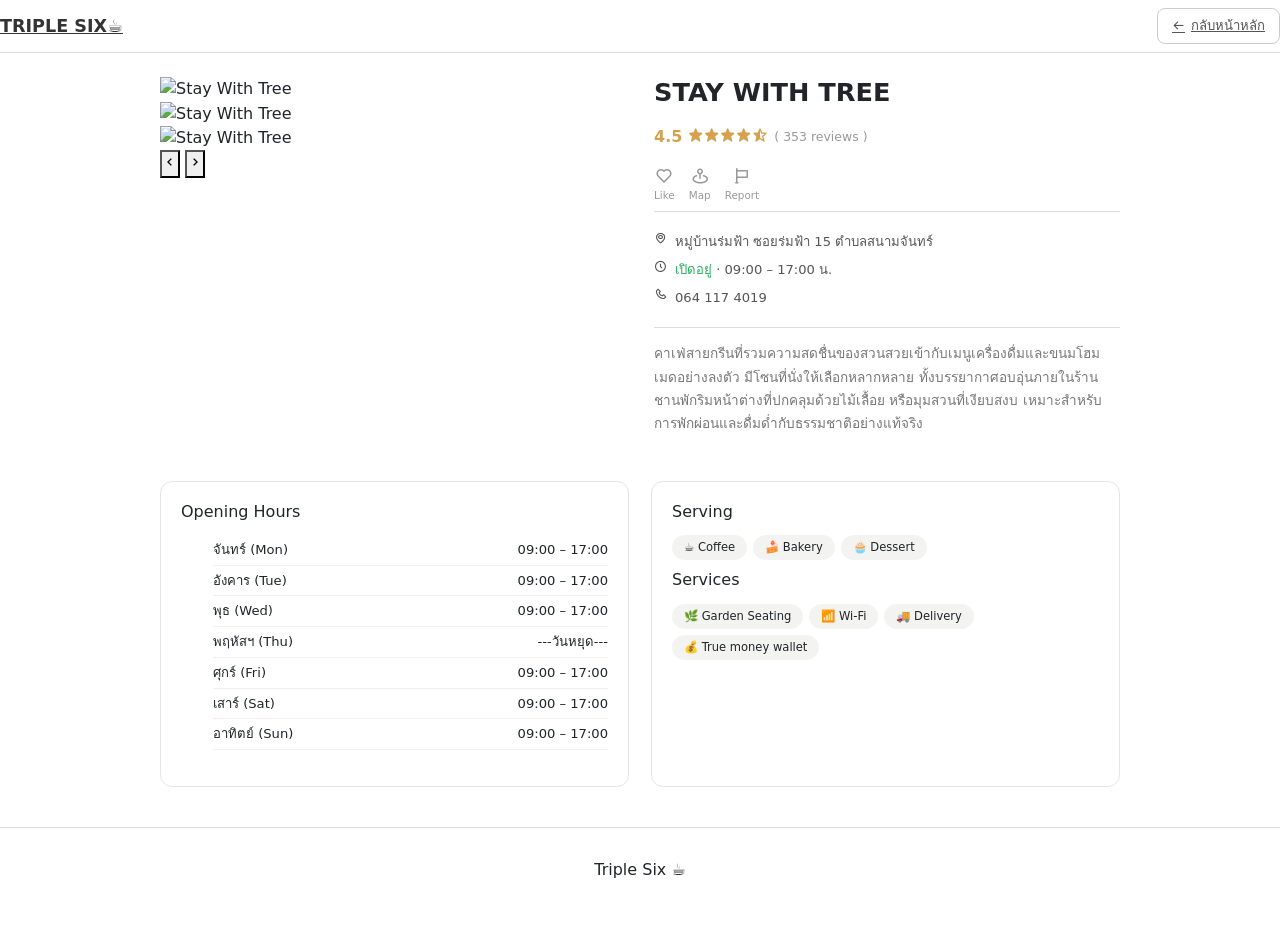
==== commit e7fd5b48: "Update Stay_with_tree_page.html" ====
--- a/Stay_with_tree_page.html
+++ b/Stay_with_tree_page.html
@@ -39,10 +39,6 @@
             <button class="nav_btn prev_btn"><i class='bx bx-chevron-left'></i></button>
             <button class="nav_btn next_btn"><i class='bx bx-chevron-right'></i></button>
         </div>
-        <div class="image_grid">
-
-        </div>
-
         <div class="shop_info">
             <h1 class="shop_name">STAY WITH TREE</h1>
             <div class="rating_box">
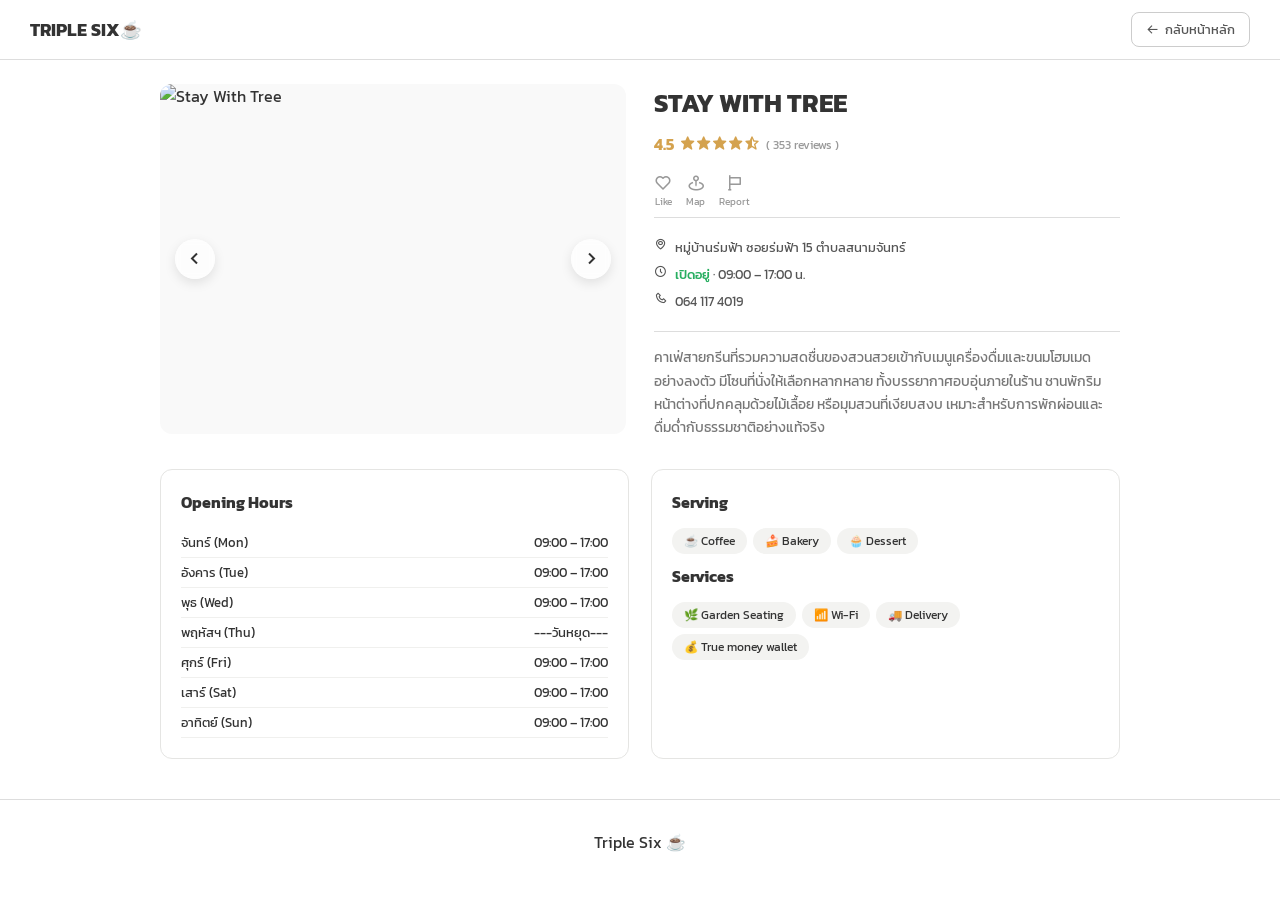
==== commit 88bfcf6a: "Update Stay_with_tree_page.html" ====
--- a/Stay_with_tree_page.html
+++ b/Stay_with_tree_page.html
@@ -6,7 +6,6 @@
     <meta name="viewport" content="width=device-width, initial-scale=1.0">
     <link href='https://unpkg.com/boxicons@2.1.4/css/boxicons.min.css' rel='stylesheet'>
     <link rel="stylesheet" href="css/Stay_with_tree.css">
-    <link href="https://cdn.jsdelivr.net/npm/bootstrap@5.3.0/dist/css/bootstrap.min.css" rel="stylesheet">
     <link href="https://fonts.googleapis.com/css2?family=Inter:wght@400;500;600;700&family=Kanit:wght@300;400;500;600;700&display=swap" rel="stylesheet" />
     <link rel="preconnect" href="https://fonts.googleapis.com" />
     <link rel="preconnect" href="https://fonts.gstatic.com" crossorigin />
@@ -17,13 +16,14 @@
         <a href="index.html" class="navbar_logo">TRIPLE SIX<span>☕</span></a>
         <div class="navbar_action">
             <a href="index.html" class="botton_outline">
-                <i class='bx bx-arrow-back'></i> กลับหน้าหลัก
+                <i class='bx bx-arrow-back'></i> 
+                กลับหน้าหลัก
             </a>
         </div>
     </header>
 
     <section class="main_container">
-                <div class="carousel_wrapper">
+        <div class="carousel_wrapper">
             <div class="carousel_track">
                 <div class="carousel_card">
                     <img src="https://www.tripgether.com/wp-content/uploads/2022/02/Staywithtree4-820x1024.jpg" alt="Stay With Tree">
--- a/css/Stay_with_tree.css
+++ b/css/Stay_with_tree.css
@@ -1,165 +1,252 @@
-        * {
-            margin: 0;
-            padding: 0;
-            box-sizing: border-box;
-        }
-
-        body {
-            font-family: 'Kanit', sans-serif;
-            background-color: #fff;
-            color: #333;
-        }
-
-        a {
-            text-decoration: none;
-            color: inherit;
-        }
-
-        .navbar {
-            position: sticky;
-            top: 0;
-            display: flex;
-            align-items: center;
-            justify-content: space-between;
-            padding: 12px 30px;
-            background: #fff;
-            border-bottom: 1px solid #ddd;
-            z-index: 10;
-        }
-
-        .navbar_logo {
-            font-weight: 700;
-            font-size: 1.1rem;
-            color: #333;
-        }
-
-        .botton_outline {
-            display: flex;
-            align-items: center;
-            gap: 6px;
-            padding: 7px 14px;
-            font-size: 0.82rem;
-            color: #555;
-            background: none;
-            border: 1px solid #ccc;
-            border-radius: 8px;
-        }
-
-        .main_container {
-            display: grid;
-            grid-template-columns: 1fr 1fr;
-            gap: 28px;
-            max-width: 1000px;
-            margin: 0 auto;
-            padding: 24px 20px 30px;
-        }
-
-        .image_grid {
-            display: grid;
-            grid-template-columns: 2fr 1fr;
-            grid-template-rows: 1fr 1fr;
-            gap: 8px;
-            border-radius: 12px;
-            overflow: hidden;
-            aspect-ratio: 4 / 3;
-        }
-
-        .image_box img {
-            width: 100%;
-            height: 100%;
-            object-fit: cover;
-        }
-
-        .image_box:first-child { grid-row: span 2; }
-
-        .shop_info { display: flex; flex-direction: column; gap: 10px; }
-        .shop_name { font-size: 1.6rem; font-weight: 700; }
-
-        .rating_box { display: flex; align-items: center; gap: 6px; }
-        .rating_score { font-weight: 700; color: #d4a24e; }
-        .rating_star { color: #d4a24e; }
-        .review_count { font-size: 0.78rem; color: #999; }
-
-        .action_buttons {
-            display: flex;
-            gap: 14px;
-            padding: 8px 0;
-            border-bottom: 1px solid #ddd;
-        }
-
-        .action_btn {
-            display: flex;
-            flex-direction: column;
-            align-items: center;
-            gap: 2px;
-            font-size: 0.65rem;
-            color: #999;
-            cursor: pointer;
-            transition: all 0.2s ease;
-            user-select: none;
-        }
-
-        .action_btn i { 
-            font-size: 1.15rem; 
-        }
-
-        .action_btn.active {
-            color: #e74c3c;
-            transform: scale(1.1);
-        }
-        .action_btn.active i {
-            color: #e74c3c;
-        }
-        .action_btn.active, 
-    .action_btn.active i, 
-    .action_btn.active span {
-        color: #ff4757 !important;
+* {
+    margin: 0;
+    padding: 0;
+    box-sizing: border-box;
+}
+
+body {
+    font-family: 'Kanit', sans-serif;
+    background-color: #fff;
+    color: #333;
+}
+
+a {
+    text-decoration: none;
+    color: inherit;
+}
+
+.navbar {
+    position: sticky;
+    top: 0;
+    display: flex;
+    align-items: center;
+    justify-content: space-between;
+    padding: 12px 30px;
+    background: #fff;
+    border-bottom: 1px solid #ddd;
+    z-index: 10;
+}
+
+.navbar_logo {
+    font-weight: 700;
+    font-size: 1.1rem;
+    color: #333;
+}
+.botton_outline {
+    display: flex;
+    align-items: center;
+    gap: 6px;
+    padding: 7px 14px;
+    font-size: 0.82rem;
+    color: #555;
+    background: none;
+    border: 1px solid #ccc;
+    border-radius: 8px;
+}
+
+.main_container {
+    display: grid;
+    grid-template-columns: 1fr 1fr;
+    gap: 28px;
+    max-width: 1000px;
+    margin: 0 auto;
+    padding: 24px 20px 30px;
+}
+/*เอา image grid ออก*/
+.carousel_wrapper {
+    position: relative;
+    width: 100%;
+    /* กำหนดสัดส่วนภาพให้เหมือนเดิม (4:3) หรือปรับตามใจชอบ */
+    aspect-ratio: 4 / 3; 
+    border-radius: 12px;
+    overflow: hidden;
+    background-color: #f9f9f9;
+}
+
+/* แถวที่เก็บ Card ภาพ */
+.carousel_track {
+    display: flex;
+    height: 100%;
+    width: 100%;
+    transition: transform 0.6s cubic-bezier(0.25, 1, 0.5, 1);
+}
+
+/* แต่ละหน้าของสไลด์ */
+.carousel_card {
+    min-width: 100%; /* บังคับให้ 1 card เต็มพื้นที่ wrapper */
+    height: 100%;
+}
+
+.carousel_card img {
+    width: 100%;
+    height: 100%;
+    object-fit: cover; /* สำคัญ: ทำให้ภาพขยายเต็มโดยไม่แตกหรือบิดเบี้ยว */
+    display: block;
+}
+
+/* ปุ่มกดควบคุม (Nav Buttons) */
+.nav_btn {
+    position: absolute;
+    top: 50%;
+    transform: translateY(-50%);
+    background: rgba(255, 255, 255, 0.7);
+    backdrop-filter: blur(4px); /* สไตล์กระจกฝ้ามินิมอล */
+    border: none;
+    width: 40px;
+    height: 40px;
+    border-radius: 50%;
+    display: flex;
+    align-items: center;
+    justify-content: center;
+    cursor: pointer;
+    z-index: 5;
+    color: #333;
+    font-size: 1.5rem;
+    transition: all 0.3s ease;
+    box-shadow: 0 4px 12px rgba(0,0,0,0.1);
+}
+
+.nav_btn:hover {
+    background: #fff;
+    transform: translateY(-50%) scale(1.1);
+}
+
+.prev_btn { left: 15px; }
+.next_btn { right: 15px; }
+
+.carousel_dots {
+    position: absolute;
+    bottom: 15px;
+    left: 50%;
+    transform: translateX(-50%);
+    display: flex;
+    gap: 8px;
+    z-index: 5;
+}
+
+.dot {
+    width: 8px;
+    height: 8px;
+    background: rgba(255, 255, 255, 0.5);
+    border-radius: 50%;
+    cursor: pointer;
+    transition: 0.3s;
+}
+
+.dot.active {
+    background: #fff;
+    width: 20px; /* ยืดออกให้ดู Modern */
+    border-radius: 10px;
+}
+
+/* ปรับปรุง Responsive สำหรับมือถือ */
+@media (max-width: 600px) {
+    .carousel_wrapper {
+        aspect-ratio: 1 / 1; /* มือถือใช้ภาพสี่เหลี่ยมจตุรัสจะดูเต็มตากว่า */
     }
-    .action_btn i {
-        transition: transform 0.2s ease;
+    .nav_btn {
+        width: 35px;
+        height: 35px;
+        font-size: 1.2rem;
+    }
+}
+/*จบตรงนี้*/
+.image_box img {
+    width: 100%;
+    height: 100%;
+    object-fit: cover;
+}
+
+.image_box:first-child { grid-row: span 2; }
+
+.shop_info { display: flex; flex-direction: column; gap: 10px; }
+.shop_name { font-size: 1.6rem; font-weight: 700; }
+
+.rating_box { display: flex; align-items: center; gap: 6px; }
+.rating_score { font-weight: 700; color: #d4a24e; }
+.rating_star { color: #d4a24e; }
+.review_count { font-size: 0.78rem; color: #999; }
+
+.action_buttons {
+     display: flex;
+    gap: 14px;
+    padding: 8px 0;
+    border-bottom: 1px solid #ddd;
+}
+
+.action_btn {
+    display: flex;
+    flex-direction: column;
+    align-items: center;
+    gap: 2px;
+    font-size: 0.65rem;
+    color: #999;
+    cursor: pointer;
+    transition: all 0.2s ease;
+    user-select: none;
+}
+
+.action_btn i { 
+    font-size: 1.15rem; 
+}
+
+.action_btn.active {
+    color: #e74c3c;
+    transform: scale(1.1);
+}
+.action_btn.active i {
+    color: #e74c3c;
+}
+.action_btn.active, 
+.action_btn.active i, 
+.action_btn.active span {
+    color: #ff4757 !important;
+}
+.action_btn i {
+    transition: transform 0.2s ease;
 }
 .action_btn.active i {
     transform: scale(1.2);
 }
 
-        .infor_list { display: flex; flex-direction: column; gap: 8px; margin-top: 10px; }
-        .info_row { display: flex; gap: 8px; font-size: 0.82rem; color: #555; }
-        .status_open { color: #27ae60; font-weight: 500; }
-
-        .shop_desc {
-            font-size: 0.85rem;
-            color: #777;
-            line-height: 1.7;
-            border-top: 1px solid #ddd;
-            padding-top: 14px;
-            margin-top: 10px;
-        }
-
-        .content_section { max-width: 1000px; margin: 0 auto; padding: 0 20px 40px; }
-        .card_grid { display: grid; grid-template-columns: 1fr 1fr; gap: 22px; }
-        .info_card { border: 1px solid #e5e5e3; border-radius: 12px; padding: 20px; }
-        .card_title { font-size: 1rem; margin-bottom: 14px; }
-
-        .hours-list { list-style: none; }
-        .hours-list li { 
-            display: flex; 
-            justify-content: space-between; 
-            padding: 5px 0; 
-            font-size: 0.82rem; 
-            border-bottom: 1px solid #f0f0ee; 
-        }
-
-        .tags_box { display: flex; flex-wrap: wrap; gap: 6px; margin-bottom: 10px; }
-        .tag-item { 
-            font-size: 0.72rem; 
-            padding: 4px 12px; 
-            background: #f3f3f1; 
-            border-radius: 14px; 
-        }
-
-        .footer { text-align: center; padding: 30px; border-top: 1px solid #ddd; }
-
-        @media (max-width: 900px) {
-            .main_container { grid-template-columns: 1fr; }
-            .card_grid { grid-template-columns: 1fr; }
-        }
+.infor_list { display: flex; flex-direction: column; gap: 8px; margin-top: 10px; }
+.info_row { display: flex; gap: 8px; font-size: 0.82rem; color: #555; }
+.status_open { color: #27ae60; font-weight: 500; }
+
+.shop_desc {
+    font-size: 0.85rem;
+    color: #777;
+    line-height: 1.7;
+    border-top: 1px solid #ddd;
+    padding-top: 14px;
+    margin-top: 10px;
+}
+
+.content_section { max-width: 1000px; margin: 0 auto; padding: 0 20px 40px; }
+.card_grid { display: grid; grid-template-columns: 1fr 1fr; gap: 22px; }
+.info_card { border: 1px solid #e5e5e3; border-radius: 12px; padding: 20px; }
+.card_title { font-size: 1rem; margin-bottom: 14px; }
+
+.hours-list { list-style: none; }
+.hours-list li { 
+    display: flex; 
+    justify-content: space-between; 
+    padding: 5px 0; 
+    font-size: 0.82rem; 
+    border-bottom: 1px solid #f0f0ee; 
+}
+
+.tags_box { display: flex; flex-wrap: wrap; gap: 6px; margin-bottom: 10px; }
+.tag-item { 
+    font-size: 0.72rem; 
+    padding: 4px 12px; 
+    background: #f3f3f1; 
+    border-radius: 14px; 
+}
+
+.footer { text-align: center; padding: 30px; border-top: 1px solid #ddd; }
+
+@media (max-width: 900px) {
+    .main_container { grid-template-columns: 1fr; }
+    .card_grid { grid-template-columns: 1fr; }
+}
